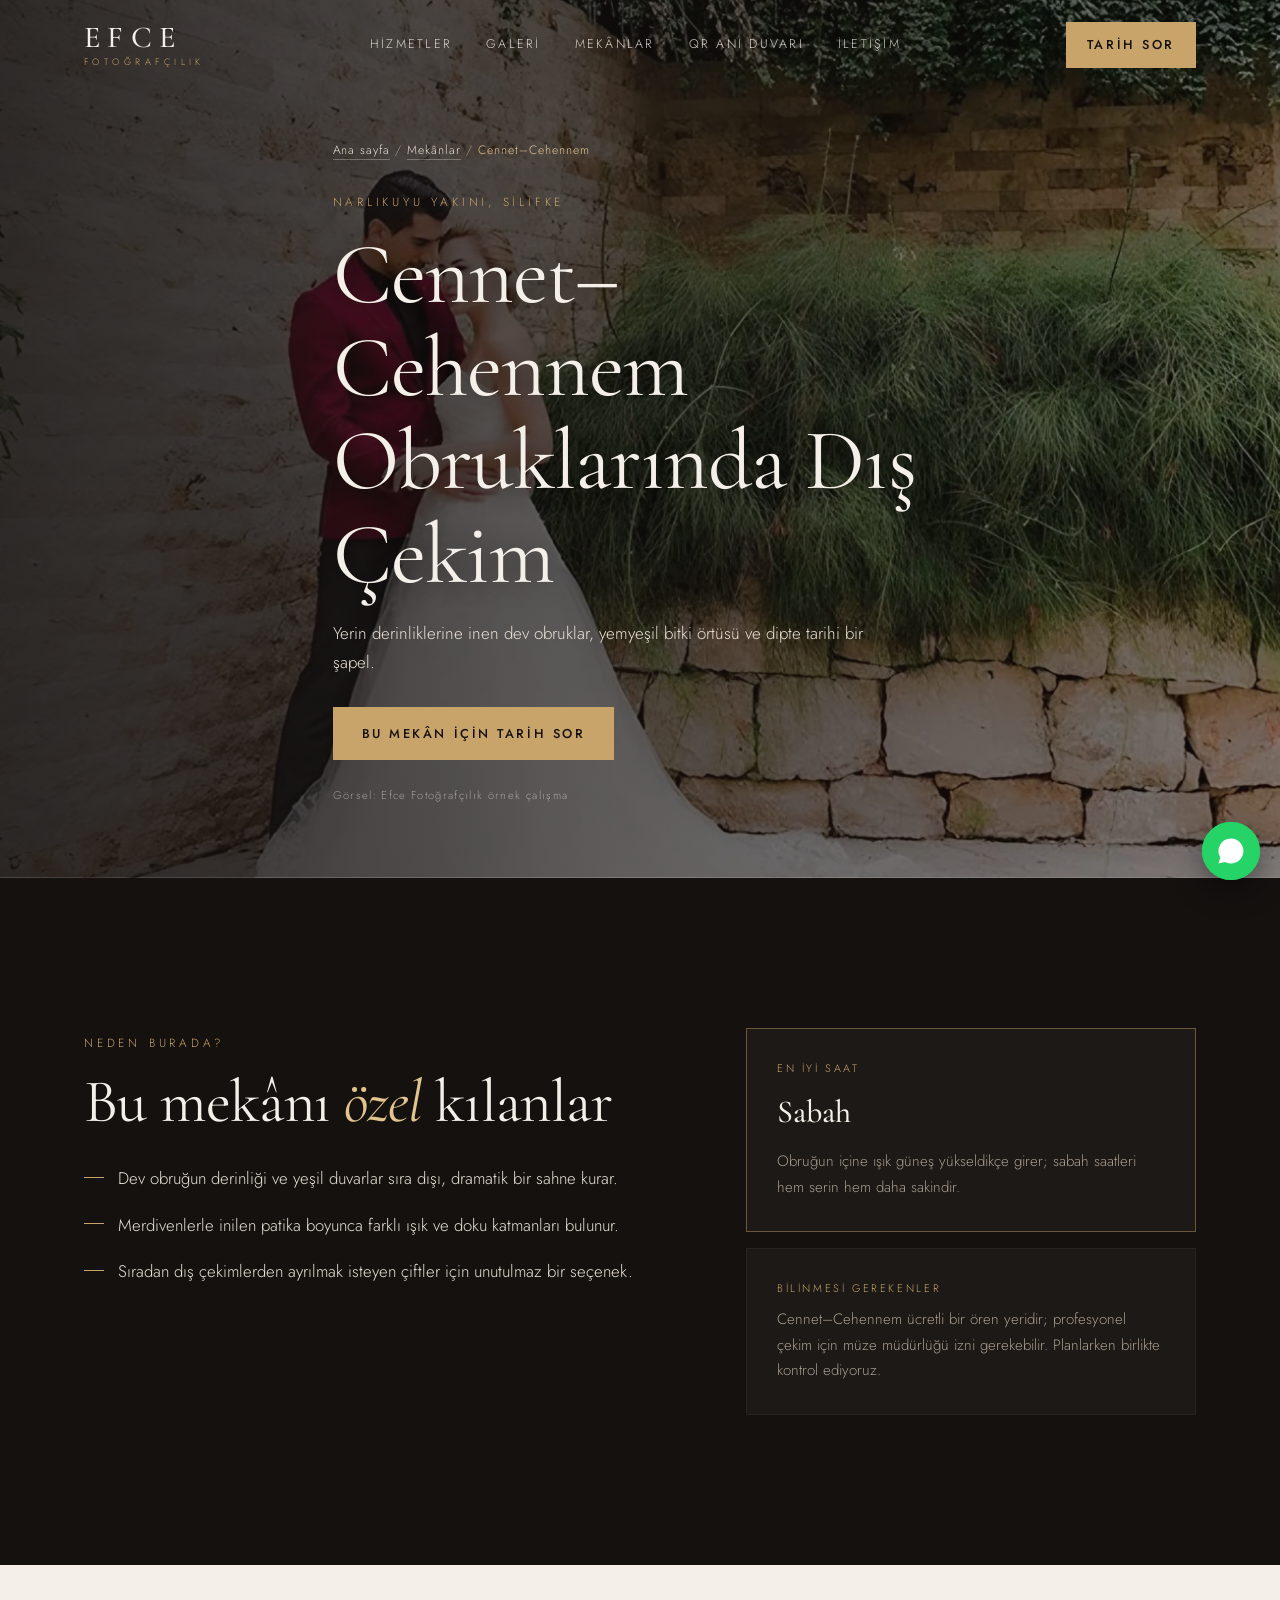
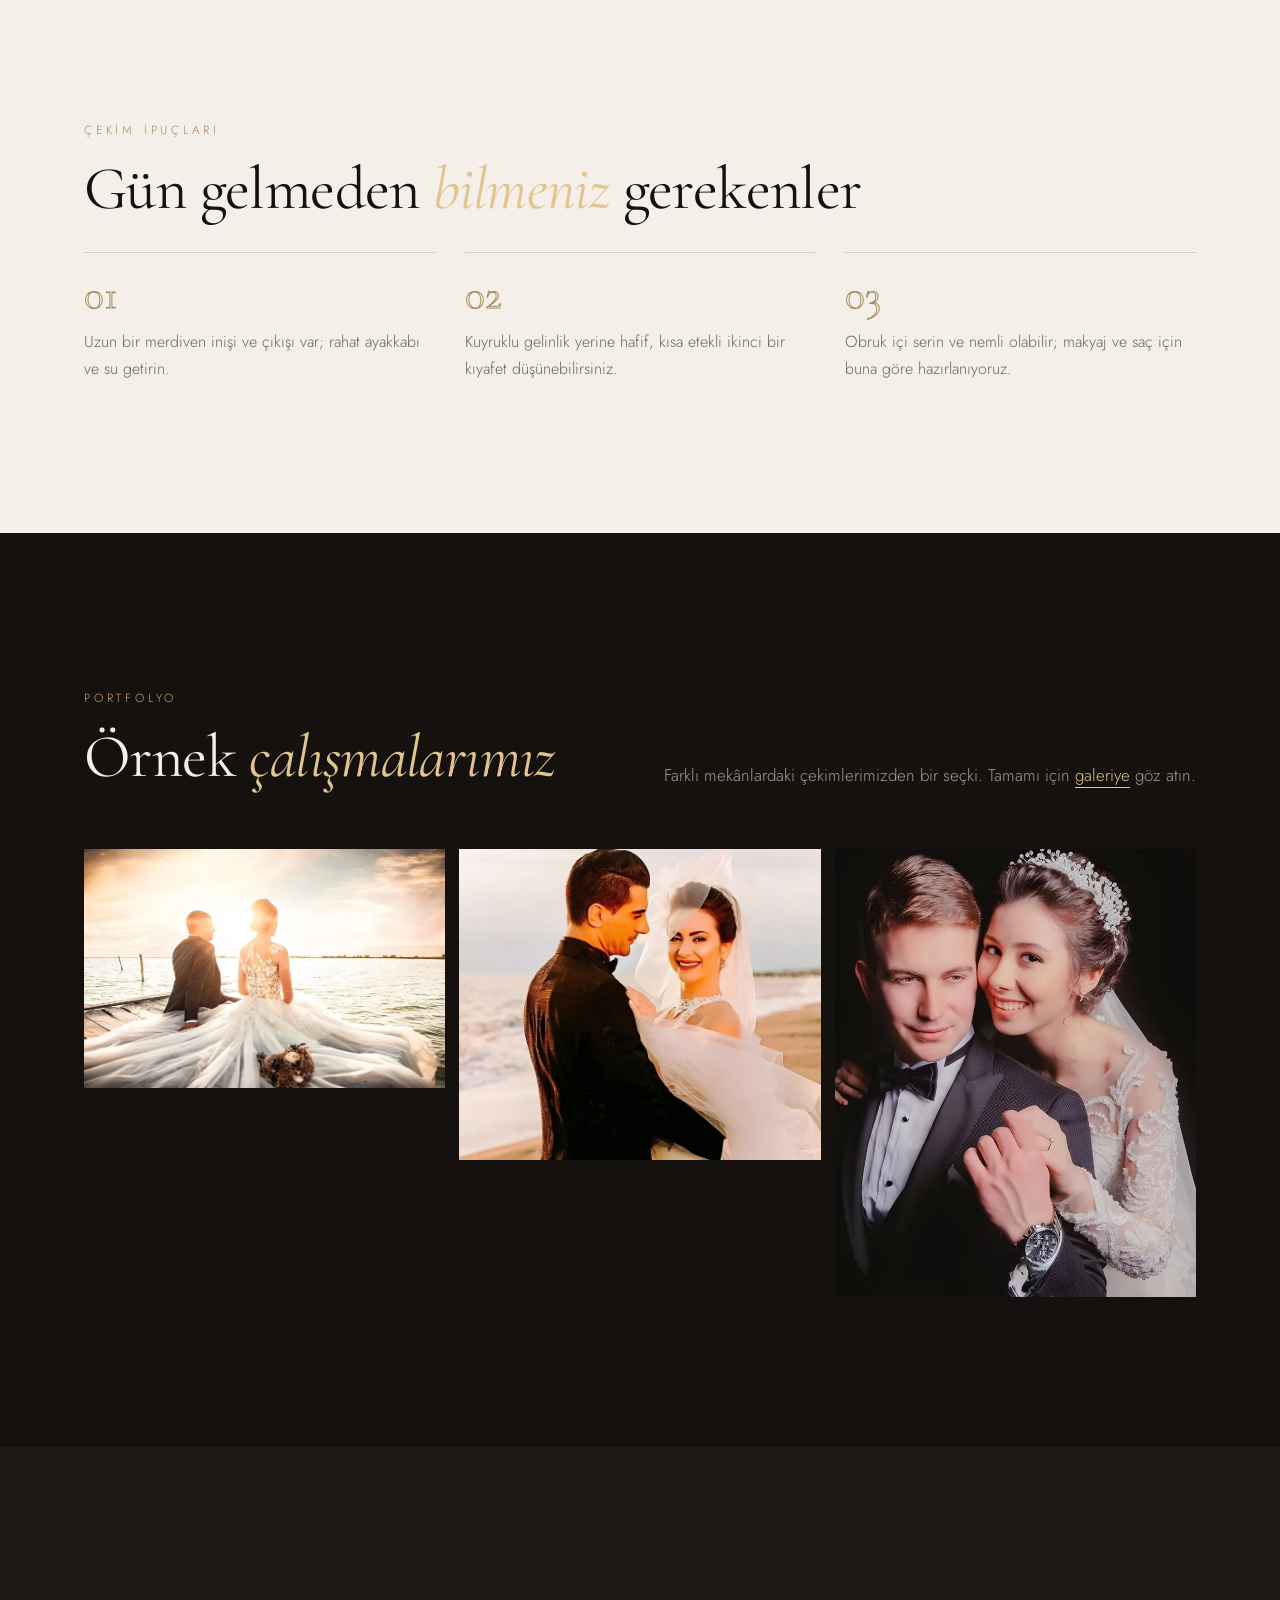
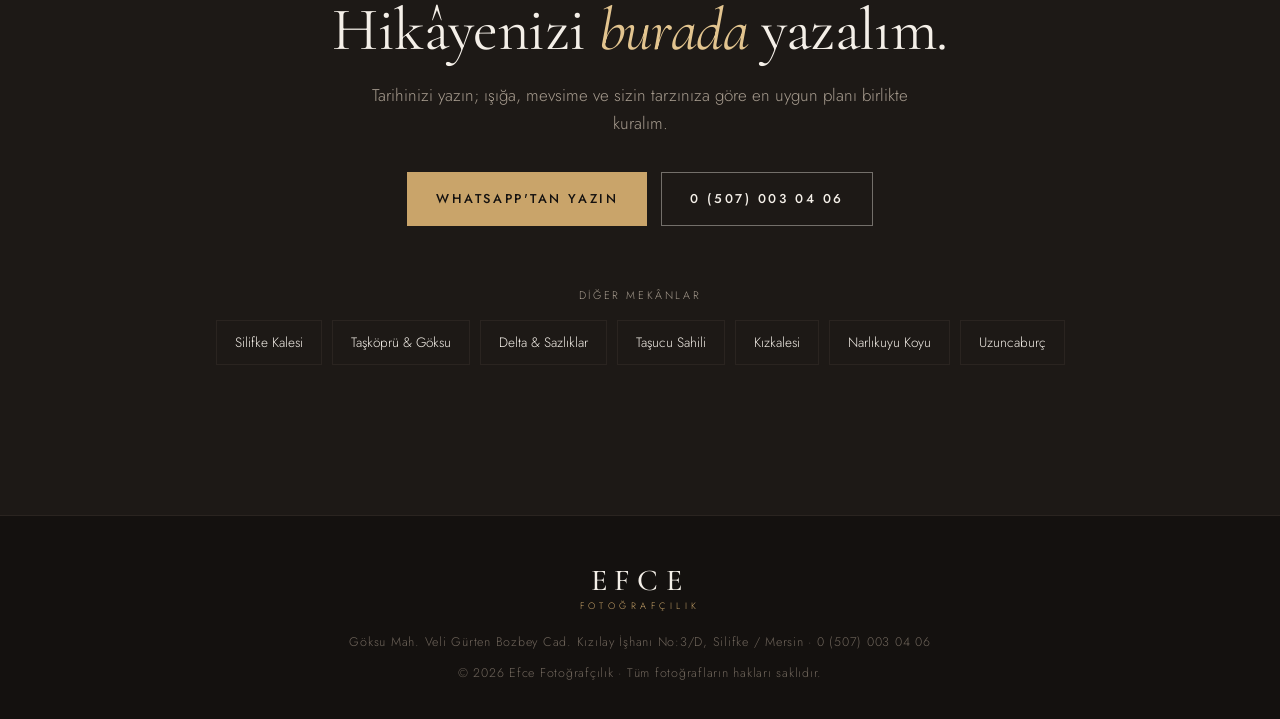
==== dis-cekim/cennet-cehennem.html @ a26aa3df "QR Anı Duvarı, mekân sayfaları, PhotoSwipe galeri ve WebP görseller - QR Anı Duvarı: ana sayfa bölüm" ====
<!doctype html>
<html lang="tr">
<head>
<meta charset="utf-8">
<meta name="viewport" content="width=device-width, initial-scale=1">
<title>Cennet–Cehennem Obruklarında Dış Çekim · Efce Fotoğrafçılık Silifke</title>
<meta name="description" content="Yerin derinliklerine inen dev obruklar, yemyeşil bitki örtüsü ve dipte tarihi bir şapel. Cennet–Cehennem dış çekim ve düğün fotoğrafları için en iyi saat, ipuçları ve bilinmesi gerekenler.">
<link rel="canonical" href="https://efcefotografcilik.com.tr/dis-cekim/cennet-cehennem.html">
<meta property="og:title" content="Cennet–Cehennem Obruklarında Dış Çekim · Efce Fotoğrafçılık">
<meta property="og:description" content="Yerin derinliklerine inen dev obruklar, yemyeşil bitki örtüsü ve dipte tarihi bir şapel.">
<meta property="og:image" content="https://efcefotografcilik.com.tr/img/p6.jpg">
<meta property="og:type" content="article">
<meta name="theme-color" content="#14110f">
<link rel="icon" href="data:image/svg+xml,<svg xmlns='http://www.w3.org/2000/svg' viewBox='0 0 64 64'><rect width='64' height='64' rx='14' fill='%2314110f'/><circle cx='32' cy='32' r='15' fill='none' stroke='%23c9a46a' stroke-width='4'/><circle cx='32' cy='32' r='5' fill='%23c9a46a'/></svg>">
<link rel="preconnect" href="https://fonts.googleapis.com"><link rel="preconnect" href="https://fonts.gstatic.com" crossorigin>
<link href="https://fonts.googleapis.com/css2?family=Cormorant+Garamond:ital,wght@0,400;0,500;0,600;1,400;1,500&family=Jost:wght@300;400;500&display=swap" rel="stylesheet">
<link rel="stylesheet" href="../assets/site.css">
<script type="application/ld+json">{"@context": "https://schema.org", "@graph": [{"@type": "Service", "name": "Cennet–Cehennem Obruklarında Dış Çekim", "serviceType": "Dış çekim / düğün fotoğrafçılığı", "areaServed": "Narlıkuyu yakını, Silifke", "provider": {"@type": "ProfessionalService", "name": "Efce Fotoğrafçılık", "telephone": "+905070030406", "url": "https://efcefotografcilik.com.tr", "address": {"@type": "PostalAddress", "streetAddress": "Göksu Mah. Veli Gürten Bozbey Cad. Kızılay İşhanı No:3/D", "postalCode": "33960", "addressLocality": "Silifke", "addressRegion": "Mersin", "addressCountry": "TR"}}}, {"@type": "BreadcrumbList", "itemListElement": [{"@type": "ListItem", "position": 1, "name": "Ana sayfa", "item": "https://efcefotografcilik.com.tr/"}, {"@type": "ListItem", "position": 2, "name": "Dış çekim mekânları", "item": "https://efcefotografcilik.com.tr/#mekanlar"}, {"@type": "ListItem", "position": 3, "name": "Cennet–Cehennem Obruklarında Dış Çekim", "item": "https://efcefotografcilik.com.tr/dis-cekim/cennet-cehennem.html"}]}]}</script>
</head>
<body>
<nav id="nav" class="solid">
  <div class="wrap">
    <a href="../" class="logo" aria-label="Efce Fotoğrafçılık ana sayfa"><b>EFCE</b><small>Fotoğrafçılık</small></a>
    <div class="links" id="links">
      <a href="../#hizmetler">Hizmetler</a>
      <a href="../#galeri">Galeri</a>
      <a href="../#mekanlar">Mekânlar</a>
      <a href="../#qr">QR Anı Duvarı</a>
      <a href="../#iletisim">İletişim</a>
    </div>
    <a class="btn nav-cta" data-wa="Merhaba, çekim tarihi sormak istiyorum." href="#">Tarih Sor</a>
    <button class="burger" id="burger" aria-label="Menü"><svg viewBox="0 0 24 24" stroke="currentColor" stroke-width="1.5" fill="none"><path d="M3 7h18M3 12h18M3 17h18"/></svg></button>
  </div>
</nav>
<header class="page-hero" style="background-image:linear-gradient(90deg,rgba(20,17,15,.85),rgba(20,17,15,.35)),url(../img/p6-1600.webp)">
  <div class="wrap">
    <div class="crumb" role="navigation" aria-label="Konum"><a href="../">Ana sayfa</a> / <a href="../#mekanlar">Mekânlar</a> / <span>Cennet–Cehennem</span></div>
    <span class="eyebrow">Narlıkuyu yakını, Silifke</span>
    <h1>Cennet–Cehennem Obruklarında Dış Çekim</h1>
    <p class="lead">Yerin derinliklerine inen dev obruklar, yemyeşil bitki örtüsü ve dipte tarihi bir şapel.</p>
    <div class="hero-btns"><a class="btn" data-wa="Merhaba, Cennet–Cehennem için dış çekim tarihi sormak istiyorum." href="#">Bu mekân için tarih sor</a></div>
    <p class="photo-note">Görsel: Efce Fotoğrafçılık örnek çalışma</p>
  </div>
</header>

<section class="mekan-detay">
  <div class="wrap md-grid">
    <div class="rv">
      <span class="eyebrow">Neden burada?</span>
      <h2>Bu mekânı <em>özel</em> kılanlar</h2>
      <ul class="tick"><li>Dev obruğun derinliği ve yeşil duvarlar sıra dışı, dramatik bir sahne kurar.</li><li>Merdivenlerle inilen patika boyunca farklı ışık ve doku katmanları bulunur.</li><li>Sıradan dış çekimlerden ayrılmak isteyen çiftler için unutulmaz bir seçenek.</li></ul>
    </div>
    <aside class="rv">
      <div class="when-box"><small>En iyi saat</small><b>Sabah</b><p>Obruğun içine ışık güneş yükseldikçe girer; sabah saatleri hem serin hem daha sakindir.</p></div>
      <div class="info-box"><small>Bilinmesi gerekenler</small><p>Cennet–Cehennem ücretli bir ören yeridir; profesyonel çekim için müze müdürlüğü izni gerekebilir. Planlarken birlikte kontrol ediyoruz.</p></div>
    </aside>
  </div>
</section>

<section class="mekan-ipucu">
  <div class="wrap rv">
    <span class="eyebrow">Çekim ipuçları</span>
    <h2>Gün gelmeden <em>bilmeniz</em> gerekenler</h2>
    <ol class="tips"><li>Uzun bir merdiven inişi ve çıkışı var; rahat ayakkabı ve su getirin.</li><li>Kuyruklu gelinlik yerine hafif, kısa etekli ikinci bir kıyafet düşünebilirsiniz.</li><li>Obruk içi serin ve nemli olabilir; makyaj ve saç için buna göre hazırlanıyoruz.</li></ol>
  </div>
</section>

<section class="mekan-ornek">
  <div class="wrap">
    <div class="sec-head rv"><div><span class="eyebrow">Portfolyo</span><h2>Örnek <em>çalışmalarımız</em></h2></div><p class="lead">Farklı mekânlardaki çekimlerimizden bir seçki. Tamamı için <a href="../#galeri" style="color:var(--gold2);border-bottom:1px solid">galeriye</a> göz atın.</p></div>
    <div class="grid three pswp-gallery"><figure><a href="../img/p5-1600.webp" data-pswp-width="2000" data-pswp-height="1323"><img src="../img/p5-800.webp" srcset="../img/p5-800.webp 800w, ../img/p5-1600.webp 1600w" sizes="(max-width:700px) 100vw, 33vw" alt="Efce Fotoğrafçılık örnek çalışma" loading="lazy"></a></figure><figure><a href="../img/p3-1600.webp" data-pswp-width="2000" data-pswp-height="1717"><img src="../img/p3-800.webp" srcset="../img/p3-800.webp 800w, ../img/p3-1600.webp 1600w" sizes="(max-width:700px) 100vw, 33vw" alt="Efce Fotoğrafçılık örnek çalışma" loading="lazy"></a></figure><figure><a href="../img/p8-1600.webp" data-pswp-width="1615" data-pswp-height="2000"><img src="../img/p8-800.webp" srcset="../img/p8-800.webp 800w, ../img/p8-1600.webp 1600w" sizes="(max-width:700px) 100vw, 33vw" alt="Efce Fotoğrafçılık örnek çalışma" loading="lazy"></a></figure></div>
  </div>
</section>

<section class="mekan-cta">
  <div class="wrap rv">
    <h2>Hikâyenizi <em>burada</em> yazalım.</h2>
    <p class="lead">Tarihinizi yazın; ışığa, mevsime ve sizin tarzınıza göre en uygun planı birlikte kuralım.</p>
    <div class="hero-btns" style="justify-content:center"><a class="btn" data-wa="Merhaba, Cennet–Cehennem için dış çekim planlamak istiyorum." href="#">WhatsApp'tan Yazın</a><a class="btn ghost" href="#" data-tel></a></div>
    <div class="other"><small>Diğer mekânlar</small><div><a href="silifke-kalesi.html">Silifke Kalesi</a><a href="taskopru-goksu.html">Taşköprü &amp; Göksu</a><a href="goksu-deltasi.html">Delta &amp; Sazlıklar</a><a href="tasucu.html">Taşucu Sahili</a><a href="kizkalesi.html">Kızkalesi</a><a href="narlikuyu.html">Narlıkuyu Koyu</a><a href="uzuncaburc.html">Uzuncaburç</a></div></div>
  </div>
</section>
<footer>
  <div class="wrap">
    <a href="../" class="logo"><b>EFCE</b><small>Fotoğrafçılık</small></a>
    <p style="margin-bottom:10px">Göksu Mah. Veli Gürten Bozbey Cad. Kızılay İşhanı No:3/D, Silifke / Mersin · <a href="#" data-tel></a></p>
    <p>© <span class="yil"></span> Efce Fotoğrafçılık · Tüm fotoğrafların hakları saklıdır.</p>
  </div>
</footer>
<a class="wa" data-wa="Merhaba, dış çekim hakkında bilgi almak istiyorum." href="#" aria-label="WhatsApp ile yazın"><svg viewBox="0 0 24 24"><path d="M12 2a10 10 0 0 0-8.6 15.1L2 22l5-1.3A10 10 0 1 0 12 2Z"/></svg></a>
<script src="../assets/site.js" defer></script>
</body>
</html>
---- assets/site.css ----
:root{
  --ink:#14110f; --ink2:#1d1916; --ink3:#2a2420;
  --cream:#f4efe8; --cream2:#e9e1d6; --muted:#a69b8e; --muted-d:#6f655b;
  --gold:#c9a46a; --gold2:#e2c48f;
  --serif:'Cormorant Garamond',Georgia,serif; --sans:'Jost',system-ui,sans-serif;
  --pad:clamp(16px,5vw,72px);
}
*{box-sizing:border-box;margin:0;padding:0}
html{scroll-behavior:smooth}
body{background:var(--ink);color:var(--cream);font-family:var(--sans);font-weight:300;line-height:1.7;-webkit-font-smoothing:antialiased;overflow-x:hidden}
img{display:block;max-width:100%}
a{color:inherit;text-decoration:none}
.wrap{max-width:1240px;margin:0 auto;padding:0 var(--pad)}
.eyebrow{font-size:.74rem;letter-spacing:.32em;text-transform:uppercase;color:var(--gold)}
h1,h2,h3{font-family:var(--serif);font-weight:400;line-height:1.08;letter-spacing:-.01em}
h2{font-size:clamp(2.2rem,5vw,3.8rem)}
h2 em,h1 em{font-style:italic;color:var(--gold2)}
.lead{color:var(--muted);font-size:1.06rem;max-width:56ch}
section{padding:clamp(80px,12vw,150px) 0}
.btn{display:inline-flex;align-items:center;gap:.6em;padding:15px 28px;border:1px solid var(--gold);color:var(--ink);background:var(--gold);font-size:.8rem;letter-spacing:.2em;text-transform:uppercase;font-weight:500;transition:.35s;cursor:pointer;font-family:var(--sans)}
.btn:hover{background:var(--gold2);border-color:var(--gold2)}
.btn.ghost{background:transparent;color:var(--cream);border-color:rgba(244,239,232,.4)}
.btn.ghost:hover{border-color:var(--cream);background:rgba(244,239,232,.08)}
.btn svg{width:16px;height:16px}

/* NAV */
nav{position:fixed;inset:0 0 auto;z-index:50;transition:.4s;padding:22px 0}
nav::before{content:"";position:absolute;inset:0;z-index:-1;opacity:0;transition:opacity .4s;background:rgba(20,17,15,.88);-webkit-backdrop-filter:blur(14px);backdrop-filter:blur(14px);border-bottom:1px solid rgba(201,164,106,.15)}
nav.solid{padding:12px 0}
nav.solid::before{opacity:1}
nav .wrap{display:flex;align-items:center;justify-content:space-between;gap:20px}
.logo{display:flex;flex-direction:column;line-height:1}
.logo b{font-family:var(--serif);font-weight:500;font-size:1.9rem;letter-spacing:.24em}
.logo small{font-size:.58rem;letter-spacing:.48em;color:var(--gold);margin-top:4px;text-transform:uppercase}
.links{display:flex;gap:34px;font-size:.78rem;letter-spacing:.18em;text-transform:uppercase}
.links a{position:relative;opacity:.85}
.links a::after{content:"";position:absolute;left:0;bottom:-6px;width:0;height:1px;background:var(--gold);transition:.3s}
.links a:hover{opacity:1}.links a:hover::after{width:100%}
.nav-cta{padding:11px 20px}
.burger{display:none;background:none;border:0;color:var(--cream);cursor:pointer;width:40px;height:40px}
@media(max-width:940px){
  .links{position:fixed;inset:0;background:var(--ink);flex-direction:column;align-items:center;justify-content:center;gap:28px;font-size:1rem;transform:translateY(-100%);transition:.5s;z-index:-1}
  .links.open{transform:none}
  .burger{display:block}
  .nav-cta{display:none}
}

/* HERO */
.hero{position:relative;height:100svh;min-height:600px;overflow:hidden;display:flex;align-items:flex-end}
.slide{position:absolute;inset:0;background-size:cover;background-position:center;opacity:0;transition:opacity 1.8s ease;transform:scale(1.08)}
.slide.on{opacity:1;animation:kb 9s ease-out forwards}
@keyframes kb{to{transform:scale(1)}}
.hero::after{content:"";position:absolute;inset:0;background:linear-gradient(90deg,rgba(20,17,15,.72) 0%,rgba(20,17,15,.38) 45%,rgba(20,17,15,0) 75%),linear-gradient(180deg,rgba(20,17,15,.55) 0%,rgba(20,17,15,.1) 30%,rgba(20,17,15,.4) 62%,rgba(20,17,15,.95) 100%)}
.hero h1,.hero .lead,.hero .eyebrow{text-shadow:0 2px 24px rgba(0,0,0,.45)}
.hero .wrap{position:relative;z-index:2;width:100%;padding-bottom:clamp(60px,10vh,110px)}
.hero h1{font-size:clamp(2.8rem,8vw,6.6rem);max-width:13ch;margin:18px 0 22px}
.hero .lead{color:var(--cream2);margin-bottom:34px}
.hero-btns{display:flex;gap:14px;flex-wrap:wrap}
.dots{position:absolute;right:var(--pad);bottom:clamp(60px,10vh,110px);z-index:3;display:flex;gap:10px}
.dots button{width:34px;height:2px;border:0;background:rgba(244,239,232,.3);cursor:pointer;padding:0}
.dots button.on{background:var(--gold)}
@media(max-width:640px){.dots{display:none}}
.scroll-hint{position:absolute;left:50%;bottom:22px;z-index:3;width:1px;height:46px;background:linear-gradient(var(--gold),transparent);animation:sh 2s infinite}
@keyframes sh{0%{transform:scaleY(0);transform-origin:top}50%{transform:scaleY(1);transform-origin:top}51%{transform-origin:bottom}100%{transform:scaleY(0);transform-origin:bottom}}

/* PROMISE STRIP */
.strip{border-top:1px solid var(--ink3);border-bottom:1px solid var(--ink3);background:var(--ink2)}
.strip .wrap{display:grid;grid-template-columns:repeat(4,1fr)}
.strip div{padding:28px 18px;text-align:center;border-left:1px solid var(--ink3)}
.strip div:first-child{border-left:0}
.strip b{display:block;font-family:var(--serif);font-size:1.5rem;font-weight:500;color:var(--gold2)}
.strip span{font-size:.78rem;letter-spacing:.12em;color:var(--muted);text-transform:uppercase}
@media(max-width:760px){.strip .wrap{grid-template-columns:1fr 1fr}.strip div:nth-child(3){border-left:0}.strip div:nth-child(n+3){border-top:1px solid var(--ink3)}}

/* ABOUT */
.about .wrap{display:grid;grid-template-columns:1fr 1.05fr;gap:clamp(40px,7vw,110px);align-items:center}
.about-img{position:relative}
.about-img img{width:100%;aspect-ratio:4/5;object-fit:cover}
.about-img::before{content:"";position:absolute;inset:-18px 18px 18px -18px;border:1px solid var(--gold);opacity:.5;z-index:-1}
.about-img .tag{position:absolute;right:-20px;bottom:40px;background:var(--cream);color:var(--ink);padding:18px 24px;font-family:var(--serif);font-size:1.25rem;font-style:italic;line-height:1.2;box-shadow:0 20px 50px rgba(0,0,0,.4)}
.about h2{margin:16px 0 24px}
.about p+p{margin-top:16px}
.sign{font-family:var(--serif);font-style:italic;font-size:1.6rem;color:var(--gold2);margin-top:28px}
@media(max-width:860px){.about .wrap{grid-template-columns:1fr}.about-img .tag{right:12px}}

/* SERVICES */
.services{background:var(--cream);color:var(--ink)}
.services .lead{color:var(--muted-d)}
.sec-head{display:flex;justify-content:space-between;align-items:flex-end;gap:30px;flex-wrap:wrap;margin-bottom:60px}
.sec-head h2{margin-top:14px}
.svc{display:grid;grid-template-columns:repeat(3,1fr);gap:1px;background:#d8cfc2;border:1px solid #d8cfc2}
.svc article{background:var(--cream);padding:42px 34px;transition:.4s;position:relative}
.svc article:hover{background:#fff}
.svc .n{font-family:var(--serif);font-size:.95rem;color:#a7895a;letter-spacing:.1em}
.svc h3{font-size:1.75rem;margin:14px 0 12px}
.svc p{color:var(--muted-d);font-size:.95rem}
.svc svg{width:30px;height:30px;stroke:#a7895a;fill:none;stroke-width:1.2;position:absolute;right:30px;top:40px;transition:.4s}
.svc article:hover svg{transform:rotate(-8deg) scale(1.1)}
@media(max-width:900px){.svc{grid-template-columns:1fr 1fr}}
@media(max-width:600px){.svc{grid-template-columns:1fr}}

/* PORTFOLIO */
.filters{display:flex;gap:8px;flex-wrap:wrap}
.filters button{background:none;border:1px solid var(--ink3);color:var(--muted);padding:10px 18px;font-family:var(--sans);font-size:.74rem;letter-spacing:.18em;text-transform:uppercase;cursor:pointer;transition:.3s}
.filters button.on,.filters button:hover{border-color:var(--gold);color:var(--cream)}
.grid{columns:3 300px;column-gap:14px}
.grid figure{break-inside:avoid;margin-bottom:14px;position:relative;overflow:hidden;cursor:zoom-in;transition:opacity .4s}
.grid figure.hide{display:none}
.grid img{width:100%;transition:transform 1.1s cubic-bezier(.2,.7,.2,1),filter .6s}
.grid figure:hover img{transform:scale(1.05)}
.grid figcaption{position:absolute;inset:auto 0 0;padding:40px 20px 16px;background:linear-gradient(transparent,rgba(20,17,15,.85));font-family:var(--serif);font-size:1.2rem;font-style:italic;opacity:0;transform:translateY(10px);transition:.4s}
.grid figure:hover figcaption{opacity:1;transform:none}
.note{margin-top:30px;color:var(--muted);font-size:.85rem;text-align:center}
.note a{color:var(--gold2);border-bottom:1px solid}

/* LIGHTBOX */
.lb{position:fixed;inset:0;z-index:100;background:rgba(10,8,7,.96);display:none;align-items:center;justify-content:center;padding:60px 16px}
.lb.open{display:flex}
.lb img{max-height:86vh;max-width:min(1100px,100%);object-fit:contain;box-shadow:0 30px 80px rgba(0,0,0,.6)}
.lb button{position:absolute;background:none;border:0;color:var(--cream);font-size:2.4rem;cursor:pointer;width:56px;height:56px;opacity:.75;font-family:var(--serif)}
.lb button:hover{opacity:1;color:var(--gold2)}
.lb .x{top:12px;right:12px}.lb .pv{left:8px;top:50%;transform:translateY(-50%)}.lb .nx{right:8px;top:50%;transform:translateY(-50%)}

/* LOCATIONS */
.places{background:var(--ink2)}
.place-list{display:grid;grid-template-columns:repeat(4,1fr);gap:14px}
.place{border:1px solid var(--ink3);padding:30px 26px;position:relative;overflow:hidden;transition:.4s;min-height:230px;display:flex;flex-direction:column}
.place::before{content:"";position:absolute;inset:0;background:radial-gradient(circle at 100% 0,rgba(201,164,106,.18),transparent 60%);opacity:0;transition:.4s}
.place:hover{border-color:rgba(201,164,106,.5);transform:translateY(-4px)}
.place:hover::before{opacity:1}
.place .km{font-size:.7rem;letter-spacing:.2em;color:var(--gold);text-transform:uppercase}
.place h3{font-size:1.6rem;margin:10px 0 10px}
.place p{color:var(--muted);font-size:.9rem;flex:1}
.place .when{margin-top:16px;font-size:.75rem;letter-spacing:.12em;text-transform:uppercase;color:var(--cream2);display:flex;align-items:center;gap:8px}
.place .when::before{content:"";width:18px;height:1px;background:var(--gold)}
@media(max-width:1000px){.place-list{grid-template-columns:1fr 1fr}}
@media(max-width:560px){.place-list{grid-template-columns:1fr}}

/* PROCESS */
.steps{display:grid;grid-template-columns:repeat(4,1fr);gap:40px;counter-reset:s;margin-top:60px}
.step{counter-increment:s;border-top:1px solid var(--ink3);padding-top:26px;position:relative}
.step::before{content:"0" counter(s);font-family:var(--serif);font-size:3.4rem;color:transparent;-webkit-text-stroke:1px var(--gold);line-height:1;display:block;margin-bottom:18px}
.step::after{content:"";position:absolute;top:-1px;left:0;width:40px;height:1px;background:var(--gold)}
.step h3{font-size:1.5rem;margin-bottom:8px}
.step p{color:var(--muted);font-size:.93rem}
@media(max-width:900px){.steps{grid-template-columns:1fr 1fr}}
@media(max-width:520px){.steps{grid-template-columns:1fr}}

/* ALBUMS */
.albums{position:relative;background:linear-gradient(rgba(20,17,15,.82),rgba(20,17,15,.92)),url(img/p4.jpg) center/cover fixed}
.albums .wrap{text-align:center}
.albums .lead{margin:22px auto 50px}
.mats{display:flex;justify-content:center;flex-wrap:wrap;gap:12px}
.mats span{border:1px solid rgba(201,164,106,.45);padding:14px 26px;font-family:var(--serif);font-size:1.3rem;font-style:italic;background:rgba(20,17,15,.4)}
@media(max-width:700px){.albums{background-attachment:scroll}}

/* REVIEW */
.review .wrap{text-align:center;max-width:860px}
.stars{color:var(--gold);letter-spacing:.3em;font-size:1.1rem}
.review blockquote{font-family:var(--serif);font-size:clamp(1.6rem,3.4vw,2.5rem);font-style:italic;line-height:1.3;margin:24px 0}
.review cite{font-style:normal;font-size:.8rem;letter-spacing:.2em;text-transform:uppercase;color:var(--muted)}

/* FAQ */
.faq{background:var(--cream);color:var(--ink)}
.faq .wrap{display:grid;grid-template-columns:1fr 1.5fr;gap:clamp(40px,6vw,90px)}
.faq .lead{color:var(--muted-d);margin-top:20px}
details{border-bottom:1px solid #d8cfc2;padding:22px 0}
details:first-child{border-top:1px solid #d8cfc2}
summary{list-style:none;cursor:pointer;font-family:var(--serif);font-size:1.4rem;display:flex;justify-content:space-between;gap:20px;align-items:center}
summary::-webkit-details-marker{display:none}
summary::after{content:"+";font-family:var(--sans);font-weight:300;font-size:1.6rem;color:#a7895a;transition:.3s}
details[open] summary::after{transform:rotate(45deg)}
details p{color:var(--muted-d);margin-top:12px;max-width:62ch}
@media(max-width:860px){.faq .wrap{grid-template-columns:1fr}}

/* CONTACT */
.contact .wrap{display:grid;grid-template-columns:1fr 1fr;gap:clamp(40px,6vw,90px)}
.contact h2{margin:14px 0 22px}
.info{margin-top:40px;display:grid;gap:22px}
.info div{display:flex;gap:16px;align-items:flex-start}
.info svg{width:22px;height:22px;stroke:var(--gold);fill:none;stroke-width:1.4;flex:none;margin-top:4px}
.info small{display:block;font-size:.7rem;letter-spacing:.2em;text-transform:uppercase;color:var(--muted)}
.info a:hover{color:var(--gold2)}
form{background:var(--ink2);border:1px solid var(--ink3);padding:clamp(26px,4vw,46px);display:grid;gap:18px}
form h3{font-size:1.9rem}
.row{display:grid;grid-template-columns:1fr 1fr;gap:16px}
@media(max-width:520px){.row{grid-template-columns:1fr}}
label{font-size:.7rem;letter-spacing:.2em;text-transform:uppercase;color:var(--muted);display:grid;gap:8px}
input,select,textarea{background:transparent;border:0;border-bottom:1px solid #4a4038;color:var(--cream);font-family:var(--sans);font-size:1rem;font-weight:300;padding:10px 0;outline:none;transition:.3s;width:100%}
select option{background:var(--ink2)}
input:focus,select:focus,textarea:focus{border-color:var(--gold)}
textarea{resize:vertical;min-height:90px}
form .btn{justify-content:center;margin-top:8px}
form .fine{font-size:.78rem;color:var(--muted);text-align:center}
.map{margin-top:clamp(50px,7vw,80px);height:340px;border:1px solid var(--ink3);filter:grayscale(1) invert(.92) contrast(.9) sepia(.15)}
.map iframe{width:100%;height:100%;border:0}
@media(max-width:860px){.contact .wrap{grid-template-columns:1fr}}

/* FOOTER */
footer{border-top:1px solid var(--ink3);padding:50px 0 34px;text-align:center}
footer .logo{align-items:center;margin-bottom:22px}
.social{display:flex;justify-content:center;gap:14px;margin-bottom:24px}
.social a{width:44px;height:44px;border:1px solid var(--ink3);display:grid;place-items:center;transition:.3s}
.social a:hover{border-color:var(--gold);color:var(--gold)}
.social svg{width:18px;height:18px}
footer p{font-size:.78rem;color:var(--muted-d);letter-spacing:.06em}

/* WA FLOAT */
.wa{position:fixed;right:20px;bottom:20px;z-index:60;width:58px;height:58px;border-radius:50%;background:#25d366;display:grid;place-items:center;box-shadow:0 10px 30px rgba(0,0,0,.4);transition:.3s}
.wa:hover{transform:scale(1.08)}
.wa svg{width:30px;height:30px;fill:#fff}
.wa::before{content:"";position:absolute;inset:0;border-radius:50%;border:2px solid #25d366;animation:pulse 2.4s infinite}
@keyframes pulse{to{transform:scale(1.5);opacity:0}}

/* REVEAL */
.rv{opacity:0;transform:translateY(34px);transition:opacity 1s ease,transform 1s cubic-bezier(.2,.7,.2,1)}
.rv.in{opacity:1;transform:none}
@media(prefers-reduced-motion:reduce){*{animation:none!important;transition:none!important}.rv{opacity:1;transform:none}}

/* ---- mekân kartları (bağlantı) ---- */
a.place{color:inherit}
.place .more{margin-top:14px;font-size:.72rem;letter-spacing:.18em;text-transform:uppercase;color:var(--gold);opacity:.85}
.place:hover .more{opacity:1}

/* ---- hizmet: yeni ---- */
.svc .svc-new{background:#fff8ec}
.svc .svc-new .n{color:#b07d2c;font-weight:500}
.svc .more{display:inline-block;margin-top:14px;font-size:.74rem;letter-spacing:.16em;text-transform:uppercase;color:#a7895a;border-bottom:1px solid}

/* ---- QR anı duvarı ---- */
.qr{background:radial-gradient(ellipse at 85% 20%,rgba(201,164,106,.12),transparent 55%),var(--ink)}
.qr-grid{display:grid;grid-template-columns:1.25fr .75fr;gap:clamp(40px,7vw,100px);align-items:center}
.qr h2{margin:16px 0 22px}
.qr-steps{display:grid;grid-template-columns:repeat(3,1fr);gap:22px;margin:40px 0 38px}
.qr-steps>div{border-top:1px solid var(--ink3);padding-top:20px}
.qr-steps b{font-family:var(--serif);font-size:2.2rem;color:transparent;-webkit-text-stroke:1px var(--gold);line-height:1}
.qr-steps h3{font-size:1.35rem;margin:10px 0 6px}
.qr-steps p{color:var(--muted);font-size:.9rem}
.qr-card{perspective:1200px}
.qr-card-in{background:var(--cream);color:var(--ink);padding:38px 30px 30px;text-align:center;box-shadow:0 40px 90px rgba(0,0,0,.55);transform:rotate(-3deg);border:1px solid #d8cfc2;position:relative}
.qr-card-in::before{content:"";position:absolute;inset:10px;border:1px solid #c9a46a;pointer-events:none}
.qr-card-in small{display:block;font-size:.68rem;letter-spacing:.24em;text-transform:uppercase;color:#a7895a}
.qr-card-in b{display:block;font-family:var(--serif);font-weight:500;font-size:2rem;font-style:italic;margin:10px 0 18px}
.qr-box{width:min(190px,60%);margin:0 auto 16px;aspect-ratio:1}
.qr-box svg{width:100%;height:100%;display:block}
.qr-card-in span{display:block;font-size:.8rem;color:var(--muted-d)}
.qr-card-in i{display:block;font-style:normal;font-size:.62rem;letter-spacing:.4em;margin-top:18px;color:#a7895a}
@media(max-width:900px){.qr-grid{grid-template-columns:1fr}.qr-card{max-width:340px;margin:0 auto}}
@media(max-width:640px){.qr-steps{grid-template-columns:1fr}}

/* ---- Google yorum ---- */
.g-review{margin-top:22px;font-size:.92rem;color:var(--muted)}
.g-review a{color:var(--gold2);border-bottom:1px solid}

/* ---- galeri: bağlantılı figür + PhotoSwipe altyazı ---- */
.grid figure a{display:block}
.grid.three{columns:3 240px}
.pswp__caption{position:absolute;left:0;right:0;bottom:18px;text-align:center;font-family:var(--serif);font-style:italic;font-size:1.25rem;color:#f4efe8;text-shadow:0 2px 12px rgba(0,0,0,.6);pointer-events:none}

/* ---- mekân sayfaları ---- */
.page-hero{min-height:78svh;display:flex;align-items:flex-end;background-size:cover;background-position:center;padding:140px 0 clamp(50px,8vh,90px)}
.page-hero h1{font-size:clamp(2.6rem,7vw,5.4rem);max-width:15ch;margin:14px 0 18px;text-shadow:0 2px 24px rgba(0,0,0,.45)}
.page-hero .lead{color:var(--cream2);margin-bottom:30px}
.crumb{font-size:.76rem;letter-spacing:.08em;color:var(--muted);margin-bottom:26px}
.crumb a{color:var(--cream2);border-bottom:1px solid rgba(244,239,232,.3)}
.crumb span{color:var(--gold2)}
.photo-note{margin-top:26px;font-size:.7rem;letter-spacing:.12em;color:rgba(244,239,232,.5)}
.md-grid{display:grid;grid-template-columns:1.3fr 1fr;gap:clamp(40px,6vw,90px);align-items:start}
.mekan-detay h2,.mekan-ipucu h2{margin:14px 0 30px}
.tick{list-style:none;display:grid;gap:18px}
.tick li{padding-left:34px;position:relative;color:var(--cream2);font-size:1.05rem}
.tick li::before{content:"";position:absolute;left:0;top:.75em;width:20px;height:1px;background:var(--gold)}
.when-box,.info-box{border:1px solid var(--ink3);padding:30px;background:var(--ink2)}
.when-box{border-color:rgba(201,164,106,.45);margin-bottom:16px}
.when-box small,.info-box small{display:block;font-size:.68rem;letter-spacing:.24em;text-transform:uppercase;color:var(--gold)}
.when-box b{display:block;font-family:var(--serif);font-weight:500;font-size:2rem;margin:8px 0 10px}
.when-box p,.info-box p{color:var(--muted);font-size:.94rem}
.info-box p{margin-top:10px}
.mekan-ipucu{background:var(--cream);color:var(--ink)}
.mekan-ipucu .eyebrow{color:#a7895a}
.tips{list-style:none;counter-reset:t;display:grid;grid-template-columns:repeat(3,1fr);gap:30px}
.tips li{counter-increment:t;border-top:1px solid #d8cfc2;padding-top:22px;color:var(--muted-d)}
.tips li::before{content:"0" counter(t);display:block;font-family:var(--serif);font-size:2.6rem;color:transparent;-webkit-text-stroke:1px #a7895a;line-height:1;margin-bottom:12px}
.mekan-cta{text-align:center;background:var(--ink2)}
.mekan-cta .lead{margin:18px auto 34px}
.other{margin-top:60px}
.other small{display:block;font-size:.68rem;letter-spacing:.24em;text-transform:uppercase;color:var(--muted);margin-bottom:16px}
.other div{display:flex;flex-wrap:wrap;justify-content:center;gap:10px}
.other a{border:1px solid var(--ink3);padding:10px 18px;font-size:.85rem;transition:.3s}
.other a:hover{border-color:var(--gold);color:var(--gold2)}
@media(max-width:860px){.md-grid{grid-template-columns:1fr}.tips{grid-template-columns:1fr}}
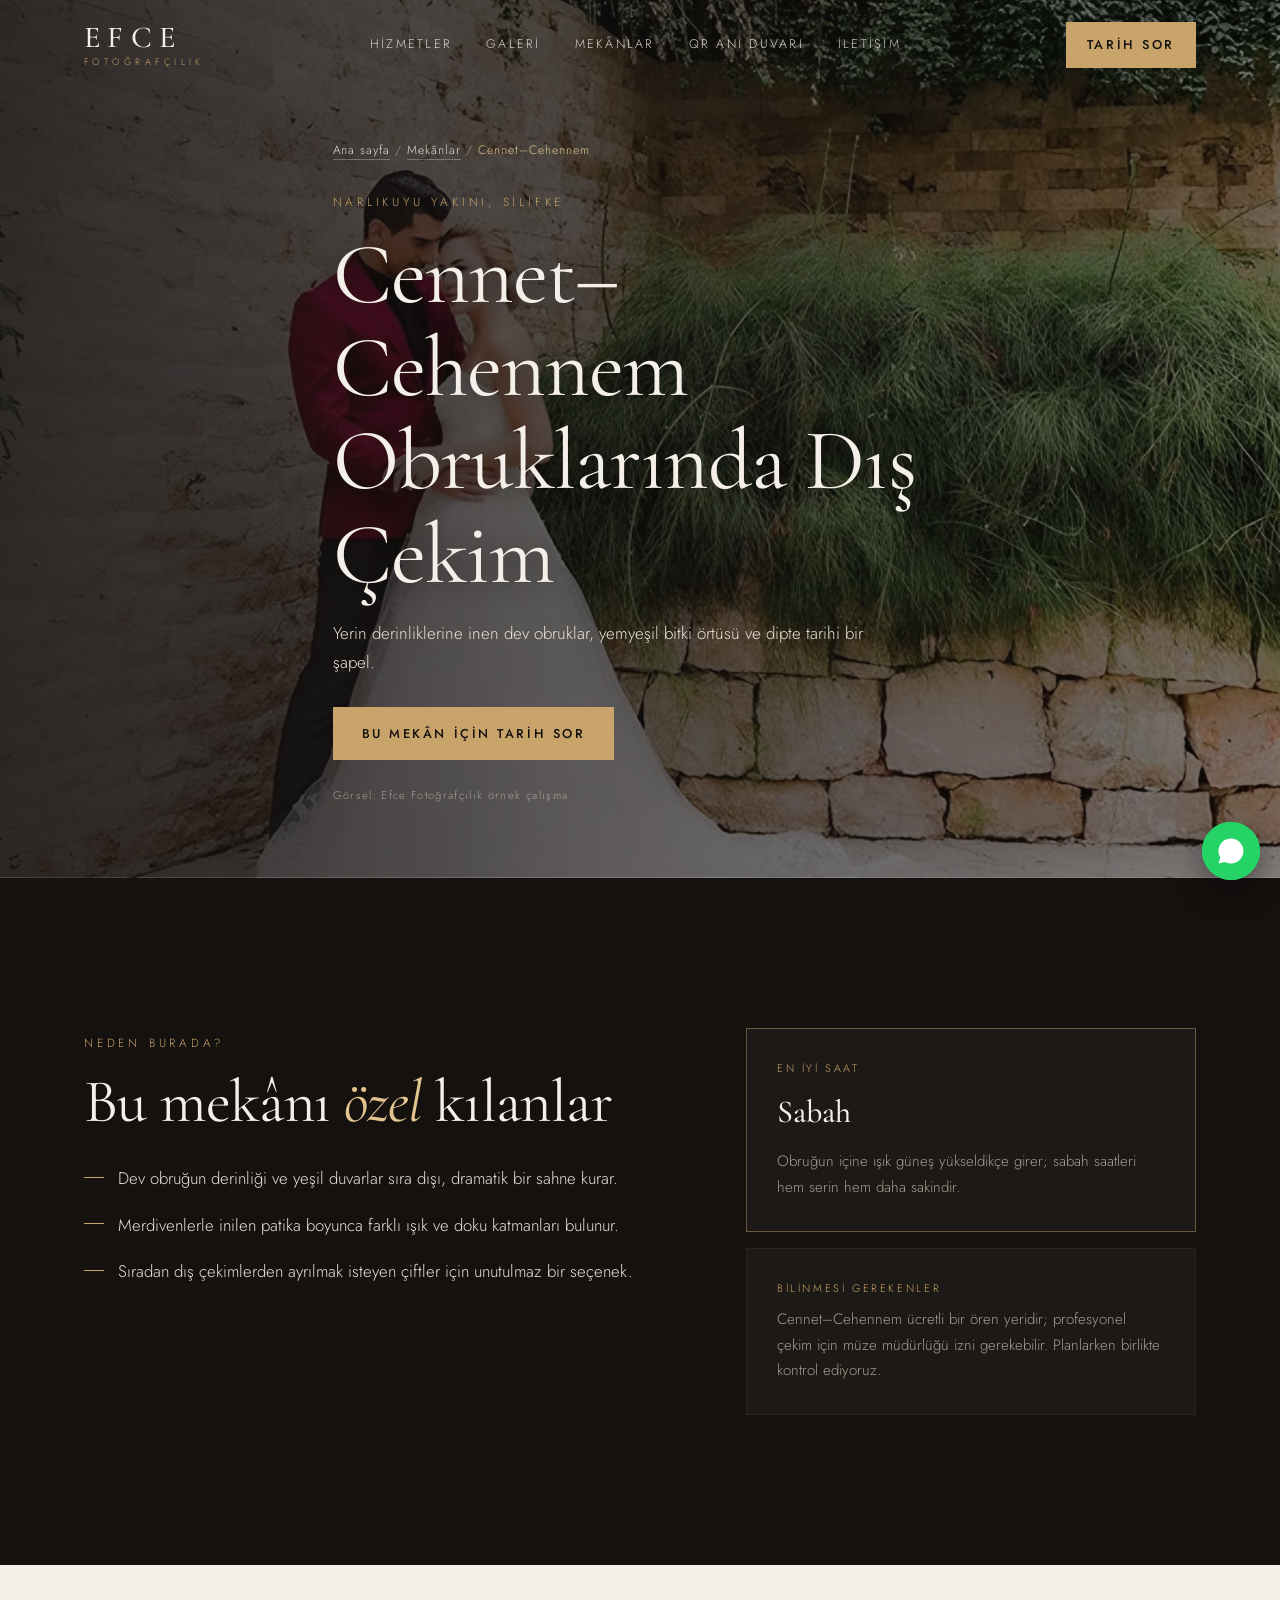
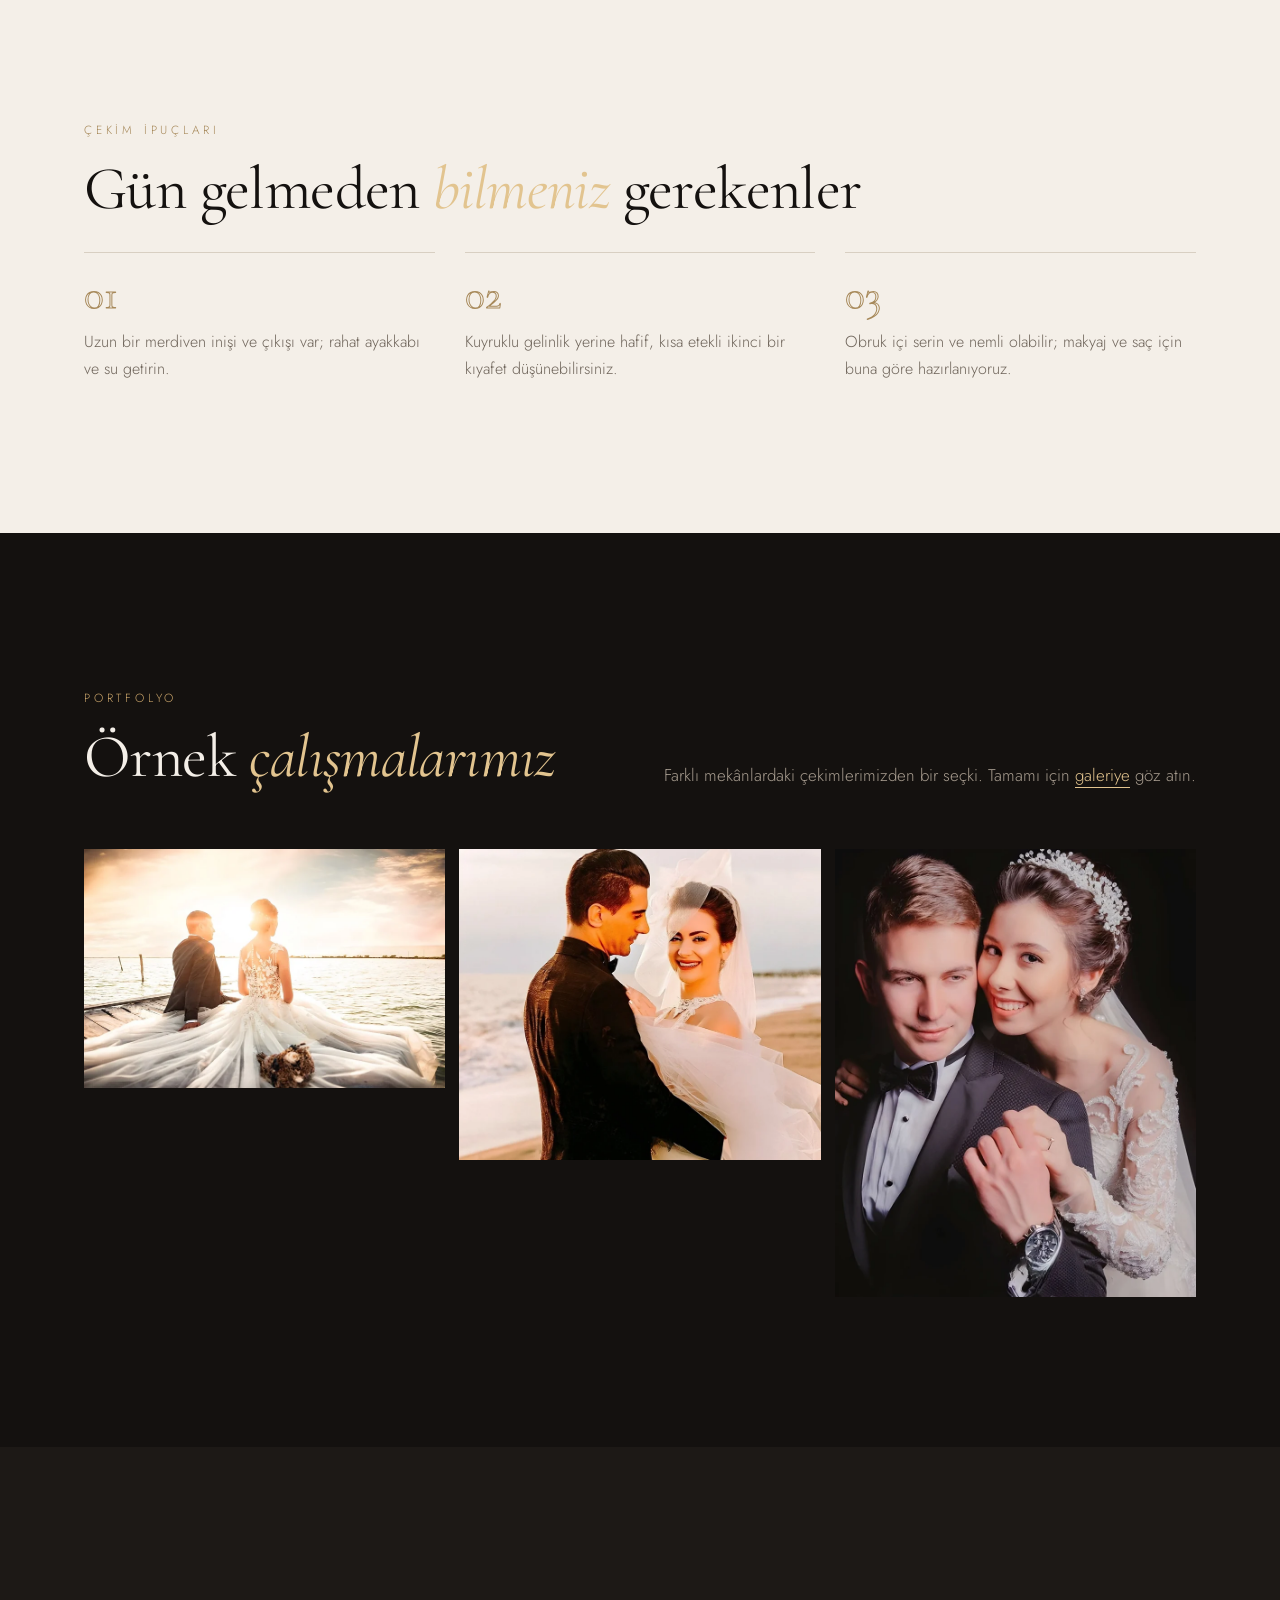
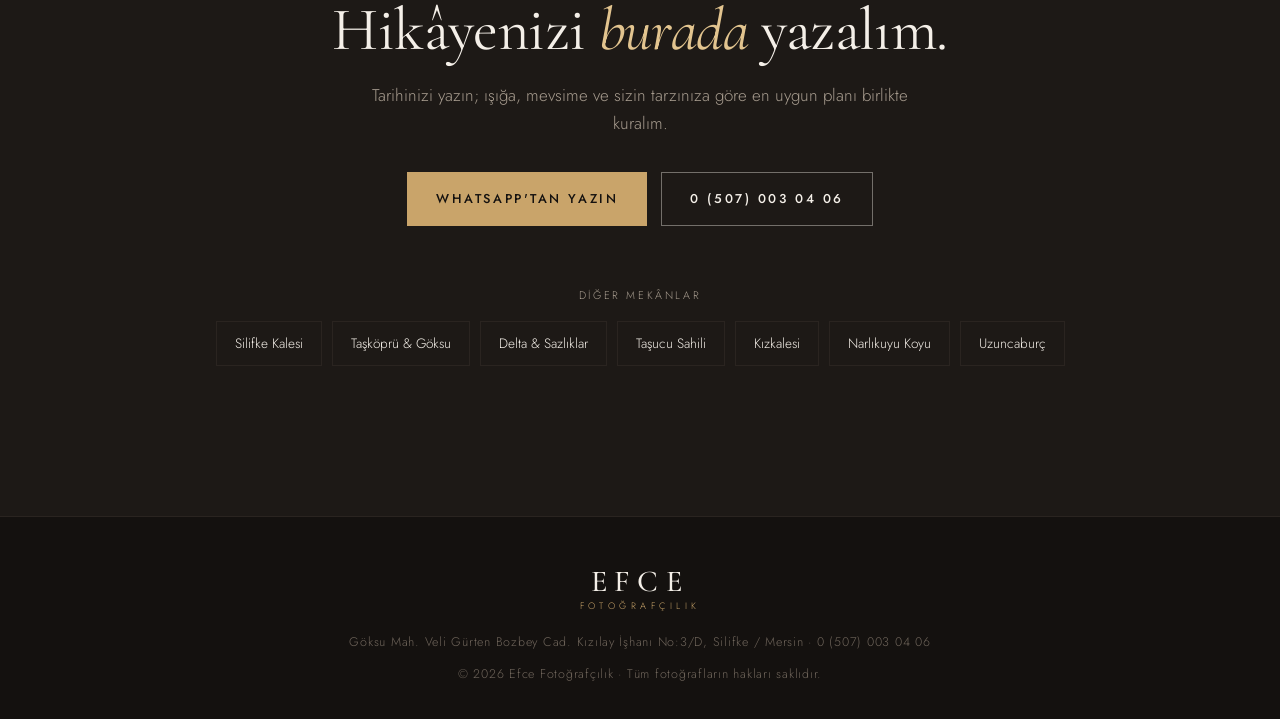
==== commit 7c91b7db: "Fotoğrafların uzamasını düzelt: height:auto, WebP genişliğe göre, doğru srcset - img{height:auto}: w" ====
--- a/dis-cekim/cennet-cehennem.html
+++ b/dis-cekim/cennet-cehennem.html
@@ -14,7 +14,7 @@
 <link rel="icon" href="data:image/svg+xml,<svg xmlns='http://www.w3.org/2000/svg' viewBox='0 0 64 64'><rect width='64' height='64' rx='14' fill='%2314110f'/><circle cx='32' cy='32' r='15' fill='none' stroke='%23c9a46a' stroke-width='4'/><circle cx='32' cy='32' r='5' fill='%23c9a46a'/></svg>">
 <link rel="preconnect" href="https://fonts.googleapis.com"><link rel="preconnect" href="https://fonts.gstatic.com" crossorigin>
 <link href="https://fonts.googleapis.com/css2?family=Cormorant+Garamond:ital,wght@0,400;0,500;0,600;1,400;1,500&family=Jost:wght@300;400;500&display=swap" rel="stylesheet">
-<link rel="stylesheet" href="../assets/site.css">
+<link rel="stylesheet" href="../assets/site.css?v=3">
 <script type="application/ld+json">{"@context": "https://schema.org", "@graph": [{"@type": "Service", "name": "Cennet–Cehennem Obruklarında Dış Çekim", "serviceType": "Dış çekim / düğün fotoğrafçılığı", "areaServed": "Narlıkuyu yakını, Silifke", "provider": {"@type": "ProfessionalService", "name": "Efce Fotoğrafçılık", "telephone": "+905070030406", "url": "https://efcefotografcilik.com.tr", "address": {"@type": "PostalAddress", "streetAddress": "Göksu Mah. Veli Gürten Bozbey Cad. Kızılay İşhanı No:3/D", "postalCode": "33960", "addressLocality": "Silifke", "addressRegion": "Mersin", "addressCountry": "TR"}}}, {"@type": "BreadcrumbList", "itemListElement": [{"@type": "ListItem", "position": 1, "name": "Ana sayfa", "item": "https://efcefotografcilik.com.tr/"}, {"@type": "ListItem", "position": 2, "name": "Dış çekim mekânları", "item": "https://efcefotografcilik.com.tr/#mekanlar"}, {"@type": "ListItem", "position": 3, "name": "Cennet–Cehennem Obruklarında Dış Çekim", "item": "https://efcefotografcilik.com.tr/dis-cekim/cennet-cehennem.html"}]}]}</script>
 </head>
 <body>
@@ -68,7 +68,7 @@
 <section class="mekan-ornek">
   <div class="wrap">
     <div class="sec-head rv"><div><span class="eyebrow">Portfolyo</span><h2>Örnek <em>çalışmalarımız</em></h2></div><p class="lead">Farklı mekânlardaki çekimlerimizden bir seçki. Tamamı için <a href="../#galeri" style="color:var(--gold2);border-bottom:1px solid">galeriye</a> göz atın.</p></div>
-    <div class="grid three pswp-gallery"><figure><a href="../img/p5-1600.webp" data-pswp-width="2000" data-pswp-height="1323"><img src="../img/p5-800.webp" srcset="../img/p5-800.webp 800w, ../img/p5-1600.webp 1600w" sizes="(max-width:700px) 100vw, 33vw" alt="Efce Fotoğrafçılık örnek çalışma" loading="lazy"></a></figure><figure><a href="../img/p3-1600.webp" data-pswp-width="2000" data-pswp-height="1717"><img src="../img/p3-800.webp" srcset="../img/p3-800.webp 800w, ../img/p3-1600.webp 1600w" sizes="(max-width:700px) 100vw, 33vw" alt="Efce Fotoğrafçılık örnek çalışma" loading="lazy"></a></figure><figure><a href="../img/p8-1600.webp" data-pswp-width="1615" data-pswp-height="2000"><img src="../img/p8-800.webp" srcset="../img/p8-800.webp 800w, ../img/p8-1600.webp 1600w" sizes="(max-width:700px) 100vw, 33vw" alt="Efce Fotoğrafçılık örnek çalışma" loading="lazy"></a></figure></div>
+    <div class="grid three pswp-gallery"><figure><a href="../img/p5-1600.webp" data-pswp-width="1600" data-pswp-height="1058"><img src="../img/p5-800.webp" srcset="../img/p5-800.webp 800w, ../img/p5-1600.webp 1600w" sizes="(max-width:700px) 100vw, 33vw" alt="Efce Fotoğrafçılık örnek çalışma" loading="lazy"></a></figure><figure><a href="../img/p3-1600.webp" data-pswp-width="1600" data-pswp-height="1374"><img src="../img/p3-800.webp" srcset="../img/p3-800.webp 800w, ../img/p3-1600.webp 1600w" sizes="(max-width:700px) 100vw, 33vw" alt="Efce Fotoğrafçılık örnek çalışma" loading="lazy"></a></figure><figure><a href="../img/p8-1600.webp" data-pswp-width="1600" data-pswp-height="1981"><img src="../img/p8-800.webp" srcset="../img/p8-800.webp 800w, ../img/p8-1600.webp 1600w" sizes="(max-width:700px) 100vw, 33vw" alt="Efce Fotoğrafçılık örnek çalışma" loading="lazy"></a></figure></div>
   </div>
 </section>
 
@@ -88,6 +88,6 @@
   </div>
 </footer>
 <a class="wa" data-wa="Merhaba, dış çekim hakkında bilgi almak istiyorum." href="#" aria-label="WhatsApp ile yazın"><svg viewBox="0 0 24 24"><path d="M12 2a10 10 0 0 0-8.6 15.1L2 22l5-1.3A10 10 0 1 0 12 2Z"/></svg></a>
-<script src="../assets/site.js" defer></script>
+<script src="../assets/site.js?v=3" defer></script>
 </body>
 </html>
--- a/assets/site.css
+++ b/assets/site.css
@@ -8,7 +8,7 @@
 *{box-sizing:border-box;margin:0;padding:0}
 html{scroll-behavior:smooth}
 body{background:var(--ink);color:var(--cream);font-family:var(--sans);font-weight:300;line-height:1.7;-webkit-font-smoothing:antialiased;overflow-x:hidden}
-img{display:block;max-width:100%}
+img{display:block;max-width:100%;height:auto}
 a{color:inherit;text-decoration:none}
 .wrap{max-width:1240px;margin:0 auto;padding:0 var(--pad)}
 .eyebrow{font-size:.74rem;letter-spacing:.32em;text-transform:uppercase;color:var(--gold)}
